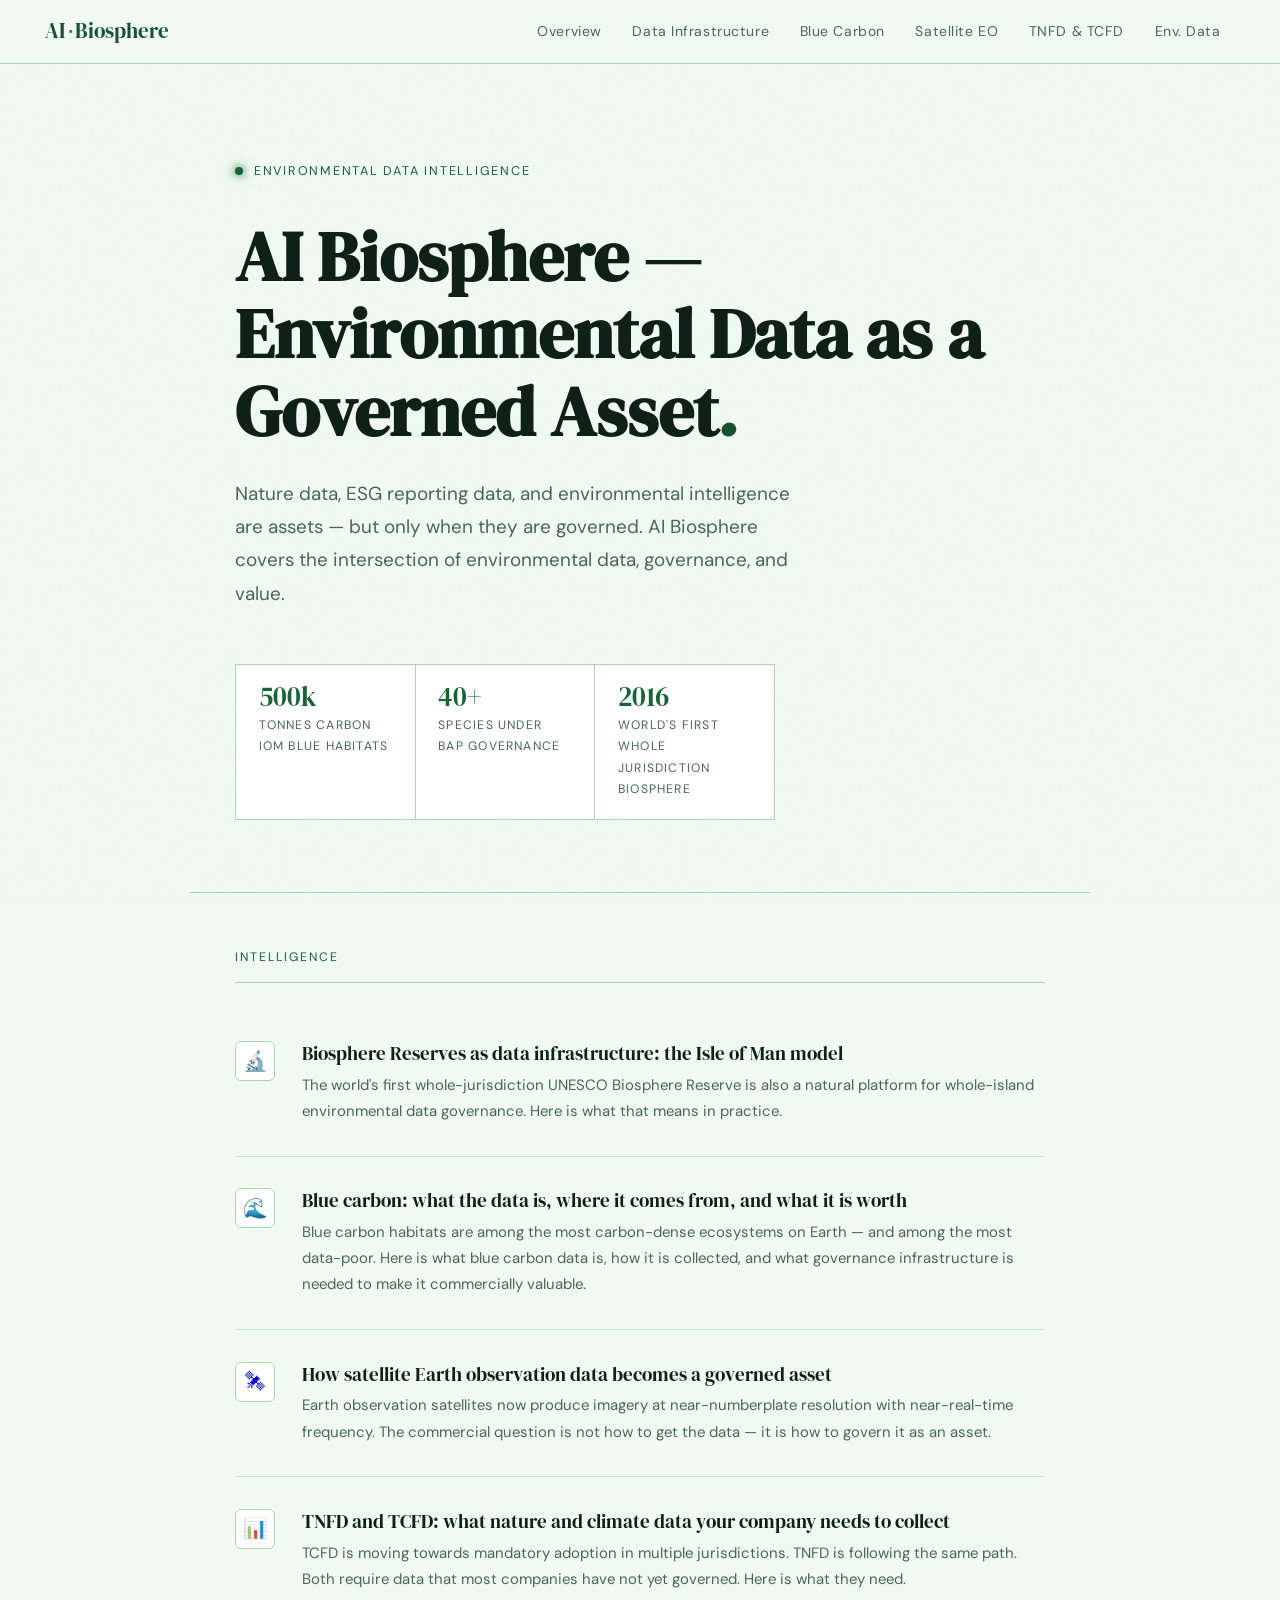
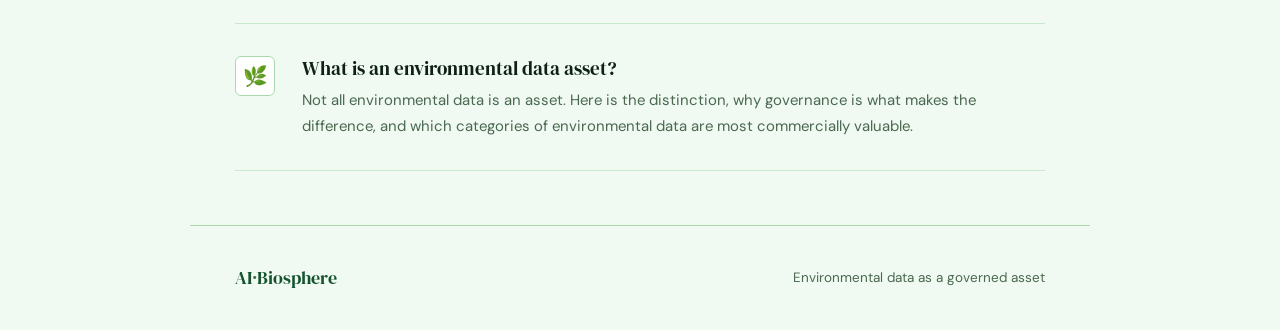
==== index.html @ d426689c "feat: add HTML site with light/dark mode and WCAG AA accessibility - Dark forest/bioluminescent defa" ====
<!DOCTYPE html>
<html lang="en">
<head>
<meta charset="UTF-8">
<meta name="viewport" content="width=device-width, initial-scale=1.0">
<meta name="color-scheme" content="dark light">
<title>AI Biosphere — Environmental Data as a Governed Asset — AI Biosphere</title>
<meta name="description" content="Nature data, ESG reporting data, and environmental intelligence are assets — but only when they are governed. AI Biosphere covers the intersection of environmental data, governance, and value.">
<link rel="preconnect" href="https://fonts.googleapis.com">
<link rel="preconnect" href="https://fonts.gstatic.com" crossorigin>
<link href="https://fonts.googleapis.com/css2?family=DM+Serif+Display:ital@0;1&family=DM+Sans:wght@300;400;500&display=swap" rel="stylesheet">
<link rel="stylesheet" href="style.css">
</head>
<body>
<a class="skip-link" href="#main-content">Skip to content</a>
<header class="site-header">
  <a href="index.html" class="site-logo" aria-label="AI Biosphere home">AI<em>&middot;</em>Biosphere</a>
  <nav class="site-nav" aria-label="Site navigation"><a href="index.html">Overview</a>
<a href="posts/biosphere-as-data-infrastructure.html" class="">Data Infrastructure</a>
<a href="posts/blue-carbon-data.html" class="">Blue Carbon</a>
<a href="posts/satellite-eo-as-data-asset.html" class="">Satellite EO</a>
<a href="posts/tnfd-tcfd-data-requirements.html" class="">TNFD & TCFD</a>
<a href="posts/what-is-an-environmental-data-asset.html" class="">Env. Data</a></nav>
</header>
<main id="main-content">
<div class="hero">
  <div class="hero-eyebrow">Environmental Data Intelligence</div>
  <h1>AI Biosphere — Environmental Data as a Governed Asset<em>.</em></h1>
  <p class="hero-sub">Nature data, ESG reporting data, and environmental intelligence are assets — but only when they are governed. AI Biosphere covers the intersection of environmental data, governance, and value.</p>
  <div class="hero-stat" aria-label="Key facts">
    <div class="stat-block">
      <div class="stat-num">500k</div>
      <div class="stat-label">Tonnes carbon<br>IoM blue habitats</div>
    </div>
    <div class="stat-block">
      <div class="stat-num">40+</div>
      <div class="stat-label">Species under<br>BAP governance</div>
    </div>
    <div class="stat-block">
      <div class="stat-num">2016</div>
      <div class="stat-label">World's first whole<br>jurisdiction Biosphere</div>
    </div>
  </div>
</div>
<div class="article-grid">
  <p class="grid-header">Intelligence</p>
  
<a class="article-card" href="posts/biosphere-as-data-infrastructure.html">
  <div class="card-icon" aria-hidden="true">🔬</div>
  <div class="card-body">
    <div class="card-title">Biosphere Reserves as data infrastructure: the Isle of Man model</div>
    <div class="card-desc">The world's first whole-jurisdiction UNESCO Biosphere Reserve is also a natural platform for whole-island environmental data governance. Here is what that means in practice.</div>
  </div>
</a>
<a class="article-card" href="posts/blue-carbon-data.html">
  <div class="card-icon" aria-hidden="true">🌊</div>
  <div class="card-body">
    <div class="card-title">Blue carbon: what the data is, where it comes from, and what it is worth</div>
    <div class="card-desc">Blue carbon habitats are among the most carbon-dense ecosystems on Earth — and among the most data-poor. Here is what blue carbon data is, how it is collected, and what governance infrastructure is needed to make it commercially valuable.</div>
  </div>
</a>
<a class="article-card" href="posts/satellite-eo-as-data-asset.html">
  <div class="card-icon" aria-hidden="true">🛰</div>
  <div class="card-body">
    <div class="card-title">How satellite Earth observation data becomes a governed asset</div>
    <div class="card-desc">Earth observation satellites now produce imagery at near-numberplate resolution with near-real-time frequency. The commercial question is not how to get the data — it is how to govern it as an asset.</div>
  </div>
</a>
<a class="article-card" href="posts/tnfd-tcfd-data-requirements.html">
  <div class="card-icon" aria-hidden="true">📊</div>
  <div class="card-body">
    <div class="card-title">TNFD and TCFD: what nature and climate data your company needs to collect</div>
    <div class="card-desc">TCFD is moving towards mandatory adoption in multiple jurisdictions. TNFD is following the same path. Both require data that most companies have not yet governed. Here is what they need.</div>
  </div>
</a>
<a class="article-card" href="posts/what-is-an-environmental-data-asset.html">
  <div class="card-icon" aria-hidden="true">🌿</div>
  <div class="card-body">
    <div class="card-title">What is an environmental data asset?</div>
    <div class="card-desc">Not all environmental data is an asset. Here is the distinction, why governance is what makes the difference, and which categories of environmental data are most commercially valuable.</div>
  </div>
</a>
</div></main>
<footer>
  <span class="footer-brand">AI<em>&middot;</em>Biosphere</span>
  <span>Environmental data as a governed asset</span>
</footer>
</body>
</html>
---- style.css ----
/* ── dark (default) ── */
:root {
  color-scheme: dark light;
  --bg: #060e09;
  --surface: #0a1a0f;
  --surface2: #0f2316;
  --border: #1a3020;
  --border2: #244530;
  --text: #c8dcc8;
  --muted: #6a8c6a;
  --green: #4ade80;
  --green2: #22c55e;
  --green3: #86efac;
  --heading: #e8f5e8;
  --accent: #4ade80;
  --header-bg: rgba(6,14,9,0.94);
  --stripe: rgba(74,222,128,0.04);
  --focus-ring: #4ade80;
  --pulse-shadow: 0 0 10px #4ade80, 0 0 20px rgba(74,222,128,0.4);
}

/* ── light mode overrides ── */
@media (prefers-color-scheme: light) {
  :root {
    --bg: #f0faf2;
    --surface: #ffffff;
    --surface2: #e8f5ea;
    --border: #c8e8cc;
    --border2: #a8d8ac;
    --text: #1a3020;
    --muted: #4a6850;
    --green: #166534;
    --green2: #15803d;
    --green3: #14532d;
    --heading: #0f2018;
    --accent: #166534;
    --header-bg: rgba(240,250,242,0.96);
    --stripe: rgba(22,101,52,0.04);
    --focus-ring: #166534;
    --pulse-shadow: 0 0 8px #166534, 0 0 16px rgba(22,101,52,0.3);
  }
  body::before { opacity: 0.04; }
}

*, *::before, *::after { box-sizing: border-box; margin: 0; padding: 0; }
html { font-size: 18px; scroll-behavior: smooth; }
body {
  background: var(--bg);
  color: var(--text);
  font-family: 'DM Sans', sans-serif;
  line-height: 1.75;
  -webkit-font-smoothing: antialiased;
}

/* ── noise texture overlay ── */
body::before {
  content: '';
  position: fixed; inset: 0; z-index: 0; pointer-events: none;
  opacity: 0.025;
  background-image: url("data:image/svg+xml,%3Csvg viewBox='0 0 256 256' xmlns='http://www.w3.org/2000/svg'%3E%3Cfilter id='noise'%3E%3CfeTurbulence type='fractalNoise' baseFrequency='0.9' numOctaves='4' stitchTiles='stitch'/%3E%3C/filter%3E%3Crect width='100%25' height='100%25' filter='url(%23noise)'/%3E%3C/svg%3E");
  background-repeat: repeat;
  background-size: 200px;
}
.site-header, main, footer { position: relative; z-index: 1; }

/* ── skip link ── */
.skip-link {
  position: absolute; top: -100%; left: 0;
  background: var(--green); color: var(--bg);
  padding: 0.5rem 1.25rem; font-size: 0.875rem; font-weight: 600;
  z-index: 9999; text-decoration: none; letter-spacing: 0.02em;
}
.skip-link:focus { top: 0; outline: none; }

/* ── focus visible ── */
*:focus-visible {
  outline: 2px solid var(--focus-ring);
  outline-offset: 3px;
  border-radius: 2px;
}
*:focus:not(:focus-visible) { outline: none; }

/* ── header ── */
.site-header {
  padding: 0 2.5rem;
  height: 64px;
  display: flex; align-items: center; justify-content: space-between;
  border-bottom: 1px solid var(--border2);
  position: sticky; top: 0; z-index: 100;
  background: var(--header-bg);
  backdrop-filter: blur(12px);
}
.site-logo {
  font-family: 'DM Serif Display', serif;
  font-size: 1.15rem; color: var(--green3); text-decoration: none;
  display: flex; align-items: baseline; gap: 0.15rem;
}
.site-logo em { color: var(--muted); font-style: normal; font-size: 0.85em; }

.site-nav { display: flex; gap: 0.1rem; }
.site-nav a {
  color: var(--muted); text-decoration: none;
  font-size: 0.78rem; letter-spacing: 0.04em;
  padding: 0.35rem 0.8rem; border-radius: 3px;
  transition: color 0.2s, background 0.2s;
  white-space: nowrap;
}
.site-nav a:hover, .site-nav a.active {
  color: var(--green);
  background: rgba(74,222,128,0.07);
}
@media (prefers-color-scheme: light) {
  .site-nav a:hover, .site-nav a.active {
    background: rgba(22,101,52,0.08);
  }
}

/* ── hero ── */
.hero {
  padding: 5rem 2.5rem 4rem;
  max-width: 900px; margin: 0 auto;
  border-bottom: 1px solid var(--border2);
}
.hero-eyebrow {
  display: inline-flex; align-items: center; gap: 0.6rem;
  font-size: 0.7rem; letter-spacing: 0.14em; text-transform: uppercase;
  color: var(--green); margin-bottom: 2rem;
}
.hero-eyebrow::before {
  content: '';
  display: block; width: 8px; height: 8px; border-radius: 50%;
  background: var(--green);
  box-shadow: var(--pulse-shadow);
  animation: pulse 2.5s ease-in-out infinite;
}
@keyframes pulse {
  0%, 100% { opacity: 1; transform: scale(1); }
  50% { opacity: 0.6; transform: scale(0.85); }
}
.hero h1 {
  font-family: 'DM Serif Display', serif;
  font-size: clamp(2.2rem, 5.5vw, 4.2rem);
  color: var(--heading); line-height: 1.1;
  margin-bottom: 1.5rem;
}
.hero h1 em { color: var(--green3); font-style: italic; }
.hero-sub { font-size: 1.05rem; color: var(--muted); max-width: 560px; }
.hero-stat {
  margin-top: 3rem;
  display: grid; grid-template-columns: repeat(3, 1fr); gap: 1px;
  background: var(--border2);
  border: 1px solid var(--border2); max-width: 540px;
}
.stat-block {
  background: var(--surface); padding: 1rem 1.25rem;
}
.stat-num {
  font-family: 'DM Serif Display', serif;
  font-size: 1.5rem; color: var(--green); line-height: 1;
  margin-bottom: 0.3rem;
}
.stat-label { font-size: 0.68rem; letter-spacing: 0.1em; text-transform: uppercase; color: var(--muted); }

/* ── article grid ── */
.article-grid { max-width: 900px; margin: 3rem auto; padding: 0 2.5rem; }
.grid-header {
  font-size: 0.68rem; letter-spacing: 0.16em; text-transform: uppercase;
  color: var(--green); margin-bottom: 1.5rem;
  padding-bottom: 0.75rem; border-bottom: 1px solid var(--border2);
}
.article-card {
  display: flex; gap: 1.5rem; align-items: flex-start;
  padding: 1.75rem 0; border-bottom: 1px solid var(--border);
  text-decoration: none; transition: padding 0.2s;
}
.article-card:hover { padding-left: 0.5rem; }
.card-icon {
  width: 40px; height: 40px; flex-shrink: 0;
  border: 1px solid var(--border2); border-radius: 6px;
  display: flex; align-items: center; justify-content: center;
  font-size: 1.1rem;
  background: var(--surface);
  transition: border-color 0.2s, background 0.2s;
}
.article-card:hover .card-icon { border-color: var(--green); background: rgba(74,222,128,0.06); }
@media (prefers-color-scheme: light) {
  .article-card:hover .card-icon { background: rgba(22,101,52,0.06); }
}
.card-body {}
.card-title {
  font-family: 'DM Serif Display', serif;
  font-size: 1.05rem; color: var(--heading); margin-bottom: 0.35rem;
  line-height: 1.3;
}
.card-desc { font-size: 0.83rem; color: var(--muted); }

/* ── article page ── */
.article-wrap {
  max-width: 720px; margin: 0 auto; padding: 3.5rem 2.5rem 6rem;
}
.article-back {
  display: inline-flex; align-items: center; gap: 0.5rem;
  font-size: 0.75rem; letter-spacing: 0.1em; text-transform: uppercase;
  color: var(--muted); text-decoration: none; margin-bottom: 3rem;
  transition: color 0.2s;
}
.article-back:hover { color: var(--green); }
.article-back::before { content: '←'; font-size: 1rem; }
.article-wrap h1 {
  font-family: 'DM Serif Display', serif;
  font-size: clamp(1.8rem, 4.5vw, 3rem);
  color: var(--heading); line-height: 1.15;
  margin-bottom: 2.5rem; padding-bottom: 2rem;
  border-bottom: 1px solid var(--border2);
}
.article-wrap h2 {
  font-family: 'DM Serif Display', serif;
  font-size: 1.45rem; color: var(--green3);
  margin: 2.5rem 0 0.75rem;
}
.article-wrap h3 {
  font-size: 0.8rem; letter-spacing: 0.12em; text-transform: uppercase;
  color: var(--green); margin: 2rem 0 0.6rem; font-weight: 600;
}
.article-wrap p { margin-bottom: 1.2rem; }
.article-wrap strong { color: var(--heading); }
.article-wrap a { color: var(--green2); }
.article-wrap a:hover { color: var(--green3); }
.article-wrap table {
  width: 100%; border-collapse: collapse; margin: 2rem 0;
  font-size: 0.875rem; border: 1px solid var(--border2);
}
.article-wrap th {
  text-align: left; padding: 0.6rem 1rem;
  background: var(--surface2); color: var(--green);
  font-size: 0.7rem; letter-spacing: 0.1em; text-transform: uppercase;
  border-bottom: 1px solid var(--border2);
}
.article-wrap td {
  padding: 0.7rem 1rem; border-bottom: 1px solid var(--border);
  vertical-align: top;
}
.article-wrap tr:nth-child(even) td { background: var(--stripe); }
.article-wrap tr:hover td { background: var(--surface); }
.article-wrap ul, .article-wrap ol { margin: 1rem 0 1.2rem 1.5rem; }
.article-wrap li { margin-bottom: 0.35rem; }
.article-wrap li::marker { color: var(--green); }

/* ── footer ── */
footer {
  border-top: 1px solid var(--border2);
  padding: 2rem 2.5rem;
  max-width: 900px; margin: 0 auto;
  display: flex; justify-content: space-between; align-items: center;
  font-size: 0.75rem; color: var(--muted);
}
.footer-brand {
  font-family: 'DM Serif Display', serif;
  color: var(--green3); font-size: 1rem;
}
.footer-brand em { color: var(--muted); font-style: normal; }

@media (max-width: 640px) {
  .site-header { padding: 0 1.25rem; }
  .hero, .article-grid, .article-wrap { padding-left: 1.25rem; padding-right: 1.25rem; }
  .hero-stat { grid-template-columns: 1fr 1fr; }
  .site-nav { display: none; }
}
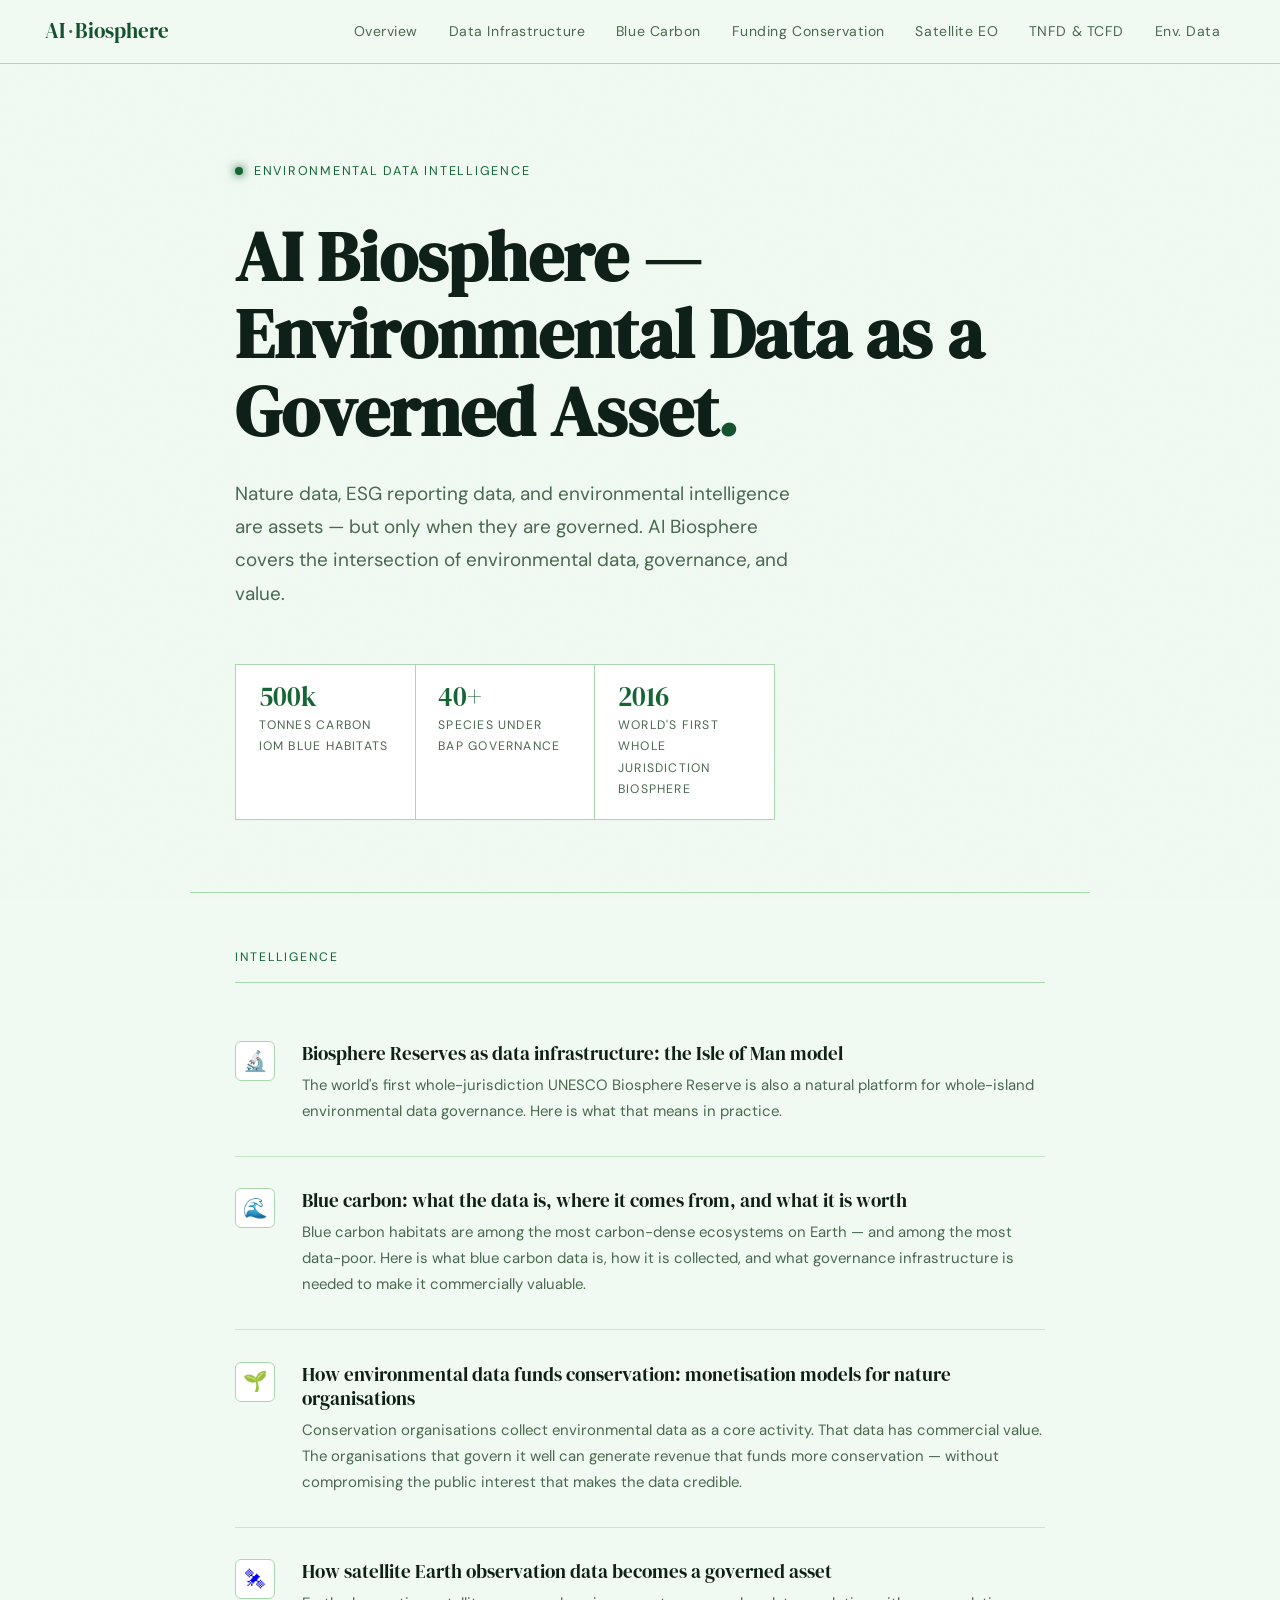
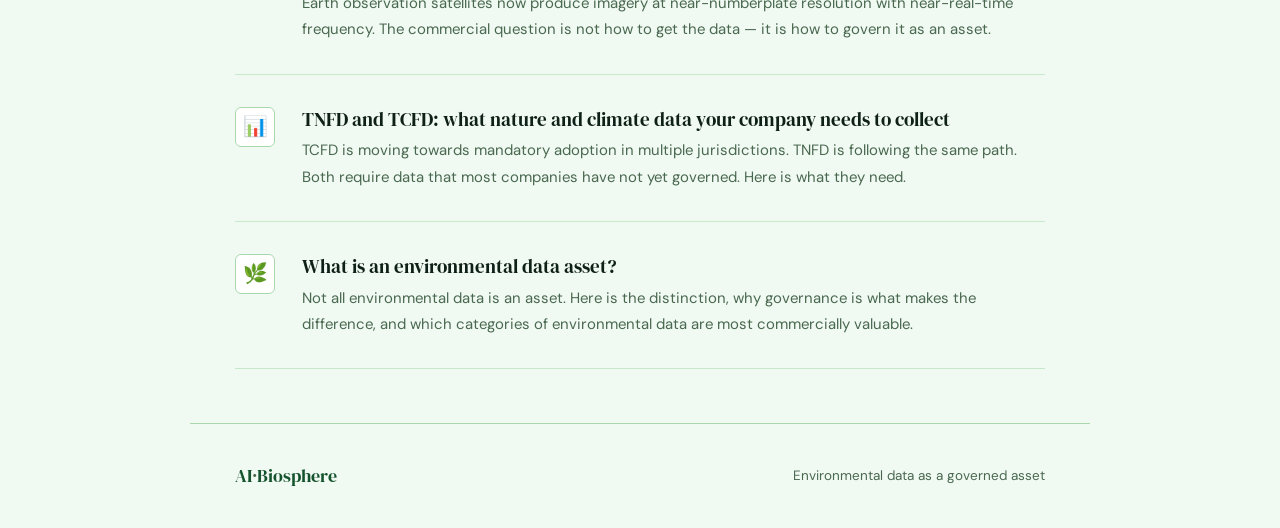
==== commit f15ee1cf: "content: add post on funding conservation through data monetisation Covers tiered access, verificati" ====
--- a/index.html
+++ b/index.html
@@ -18,6 +18,7 @@
   <nav class="site-nav" aria-label="Site navigation"><a href="index.html">Overview</a>
 <a href="posts/biosphere-as-data-infrastructure.html" class="">Data Infrastructure</a>
 <a href="posts/blue-carbon-data.html" class="">Blue Carbon</a>
+<a href="posts/funding-conservation-through-data.html" class="">Funding Conservation</a>
 <a href="posts/satellite-eo-as-data-asset.html" class="">Satellite EO</a>
 <a href="posts/tnfd-tcfd-data-requirements.html" class="">TNFD & TCFD</a>
 <a href="posts/what-is-an-environmental-data-asset.html" class="">Env. Data</a></nav>
@@ -59,6 +60,13 @@
     <div class="card-desc">Blue carbon habitats are among the most carbon-dense ecosystems on Earth — and among the most data-poor. Here is what blue carbon data is, how it is collected, and what governance infrastructure is needed to make it commercially valuable.</div>
   </div>
 </a>
+<a class="article-card" href="posts/funding-conservation-through-data.html">
+  <div class="card-icon" aria-hidden="true">🌱</div>
+  <div class="card-body">
+    <div class="card-title">How environmental data funds conservation: monetisation models for nature organisations</div>
+    <div class="card-desc">Conservation organisations collect environmental data as a core activity. That data has commercial value. The organisations that govern it well can generate revenue that funds more conservation — without compromising the public interest that makes the data credible.</div>
+  </div>
+</a>
 <a class="article-card" href="posts/satellite-eo-as-data-asset.html">
   <div class="card-icon" aria-hidden="true">🛰</div>
   <div class="card-body">
